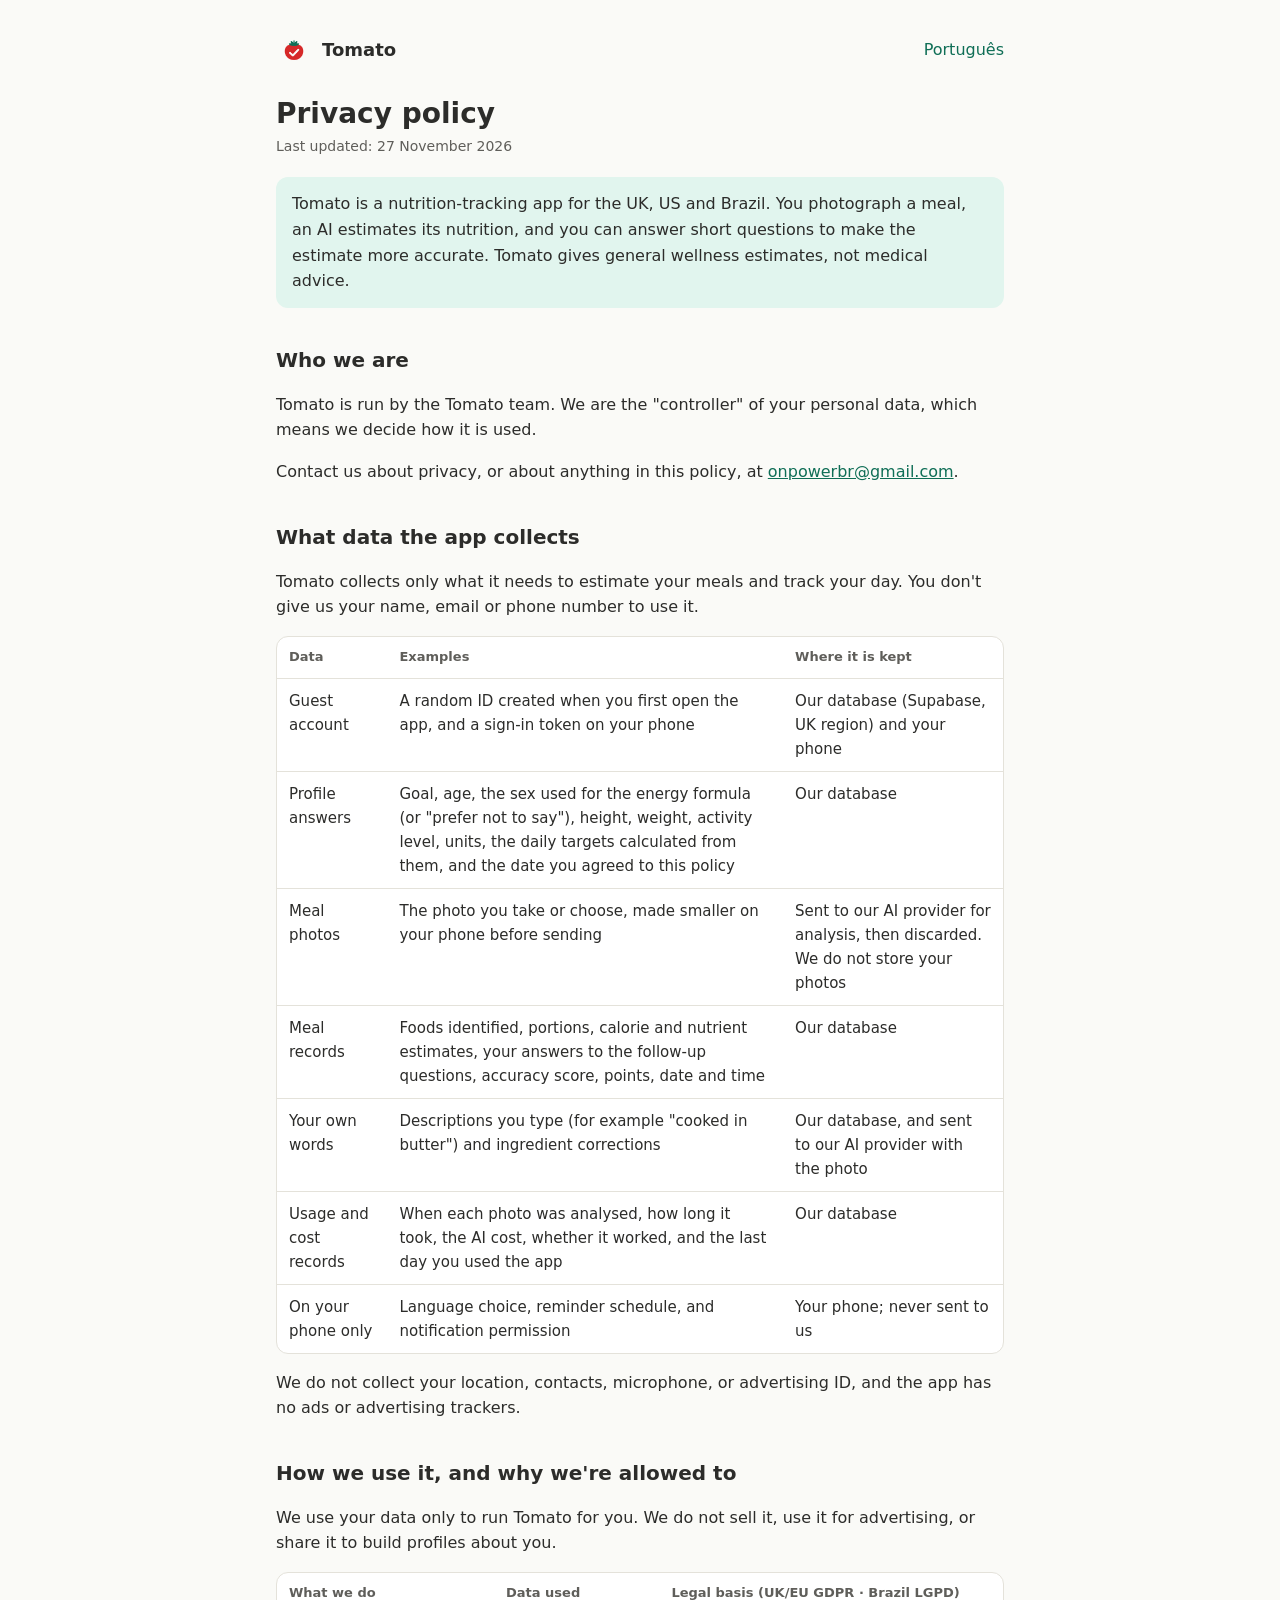
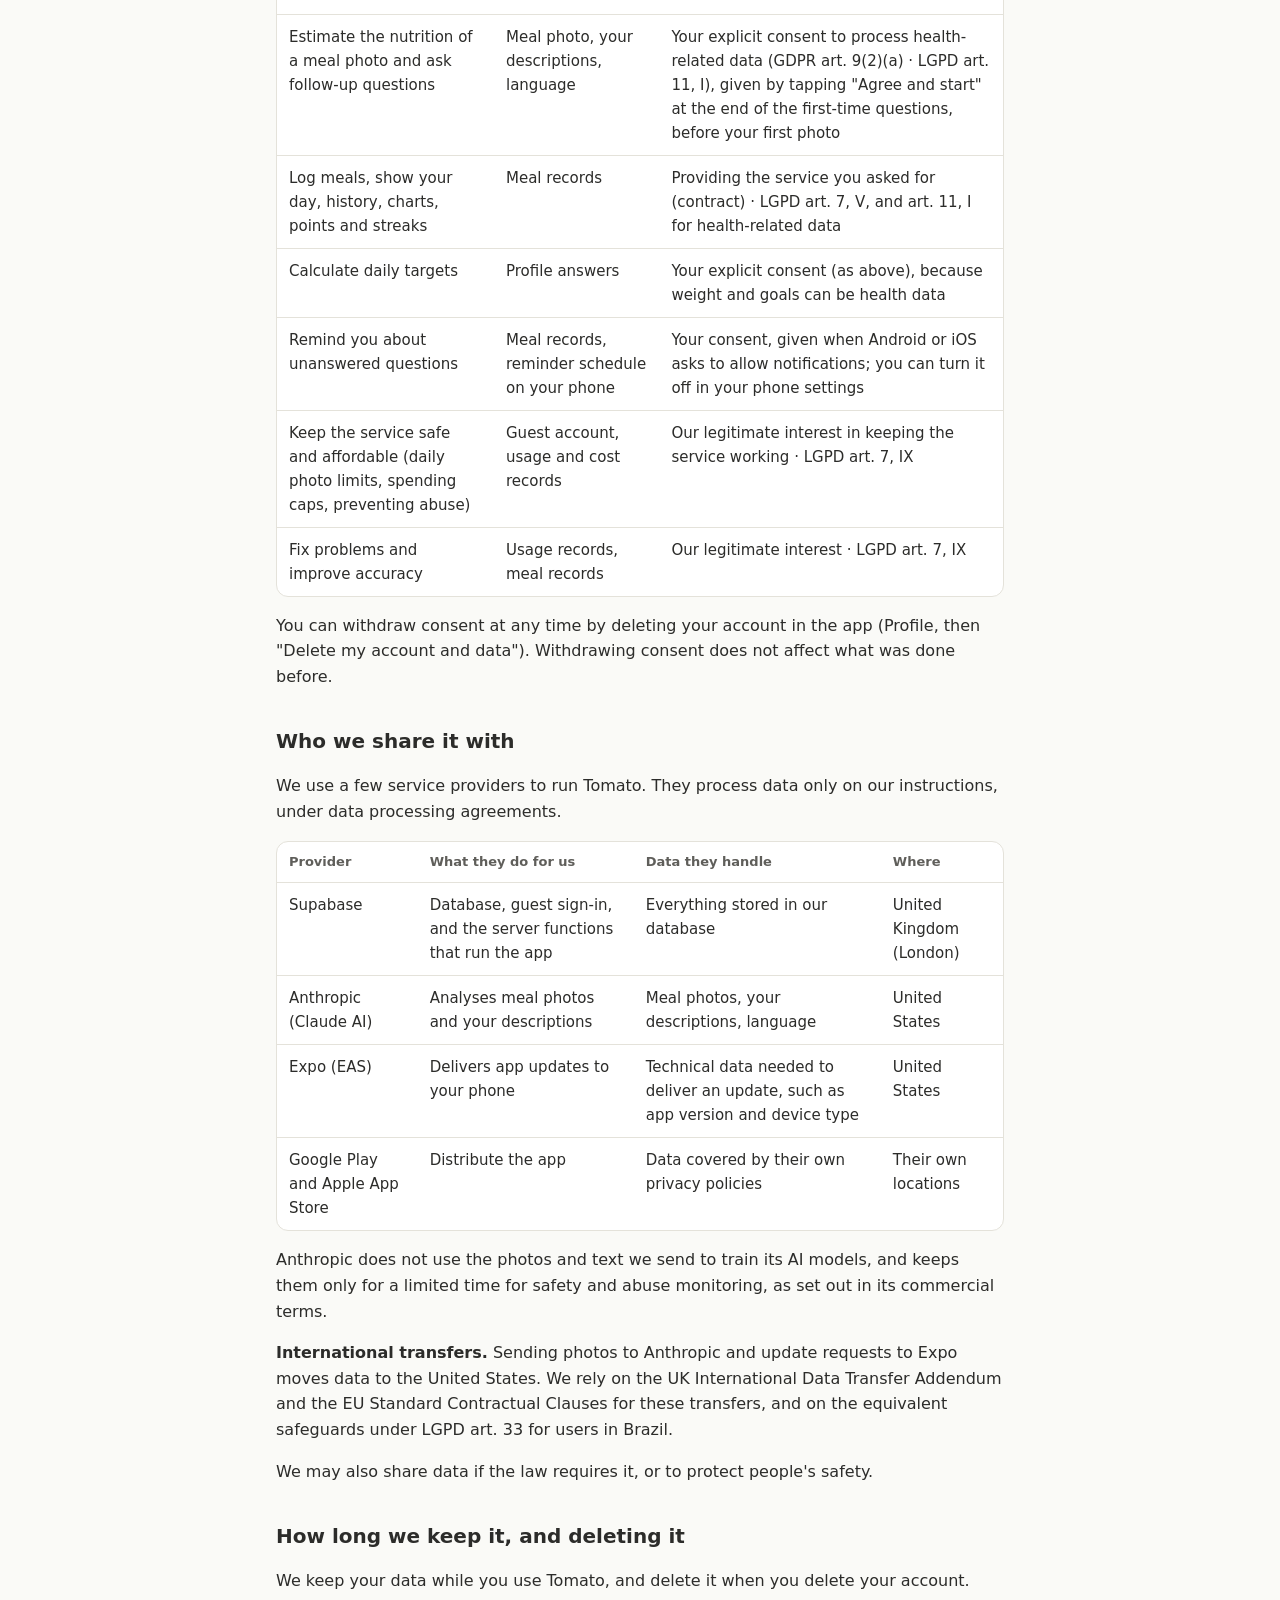
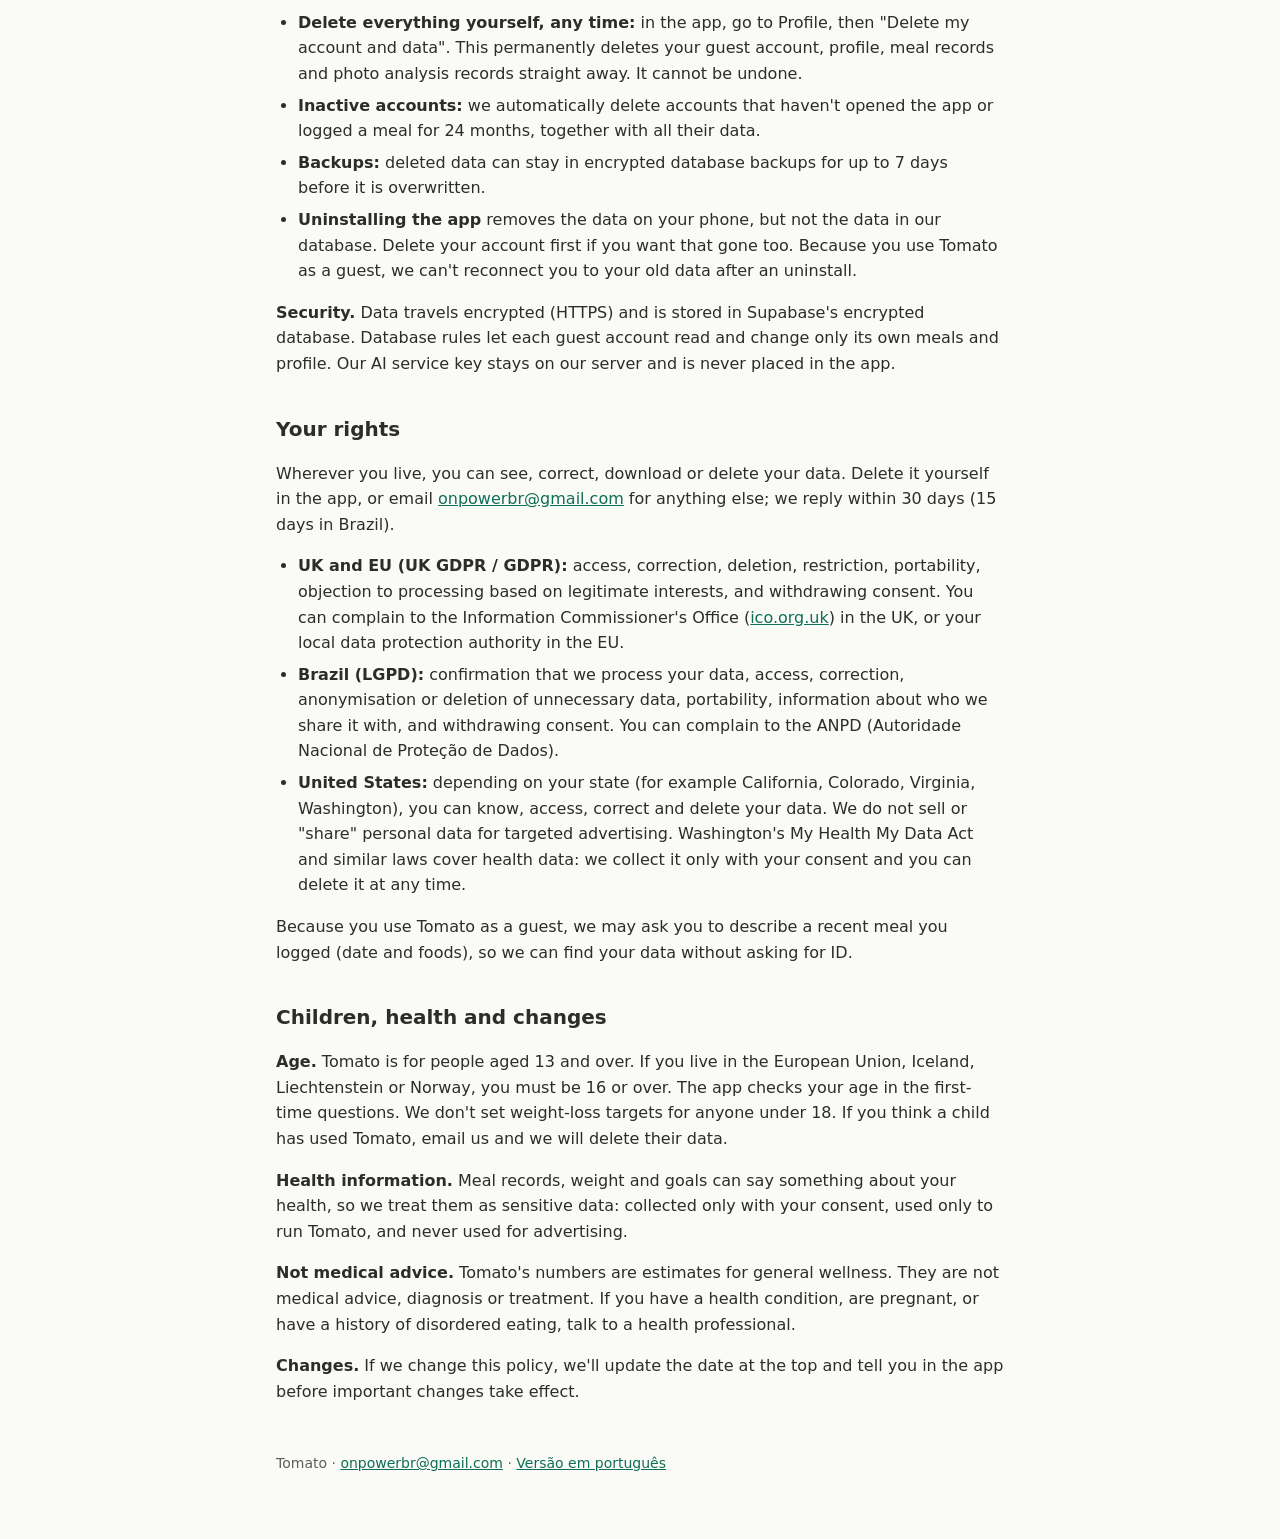
==== index.html @ 161c78fc "Publish the Tomato privacy policy (English and Brazilian Portuguese)" ====
<!doctype html>
<html lang="en">
<head>
<meta charset="utf-8">
<meta name="viewport" content="width=device-width, initial-scale=1">
<title>Tomato</title>
<meta http-equiv="refresh" content="0; url=privacy/">
<link rel="canonical" href="privacy/">
</head>
<body><p><a href="privacy/">Tomato privacy policy</a></p></body>
</html>
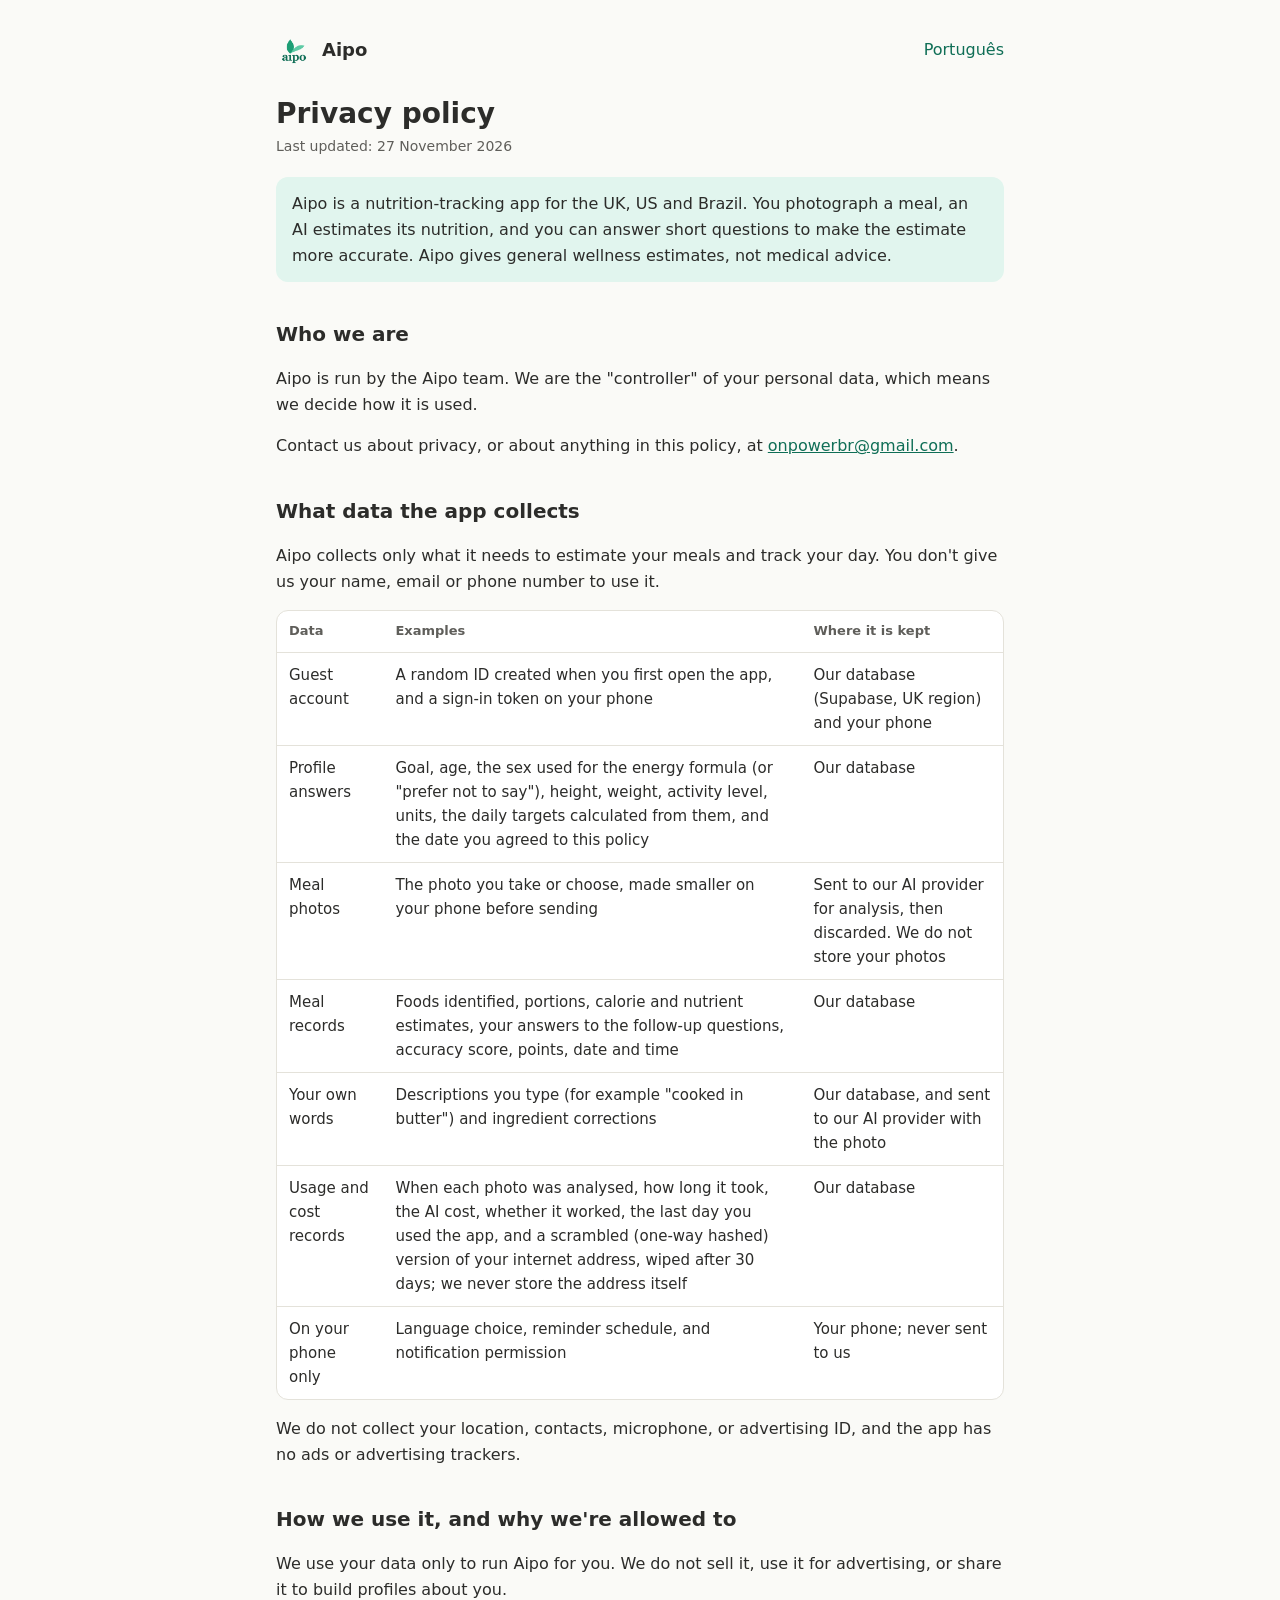
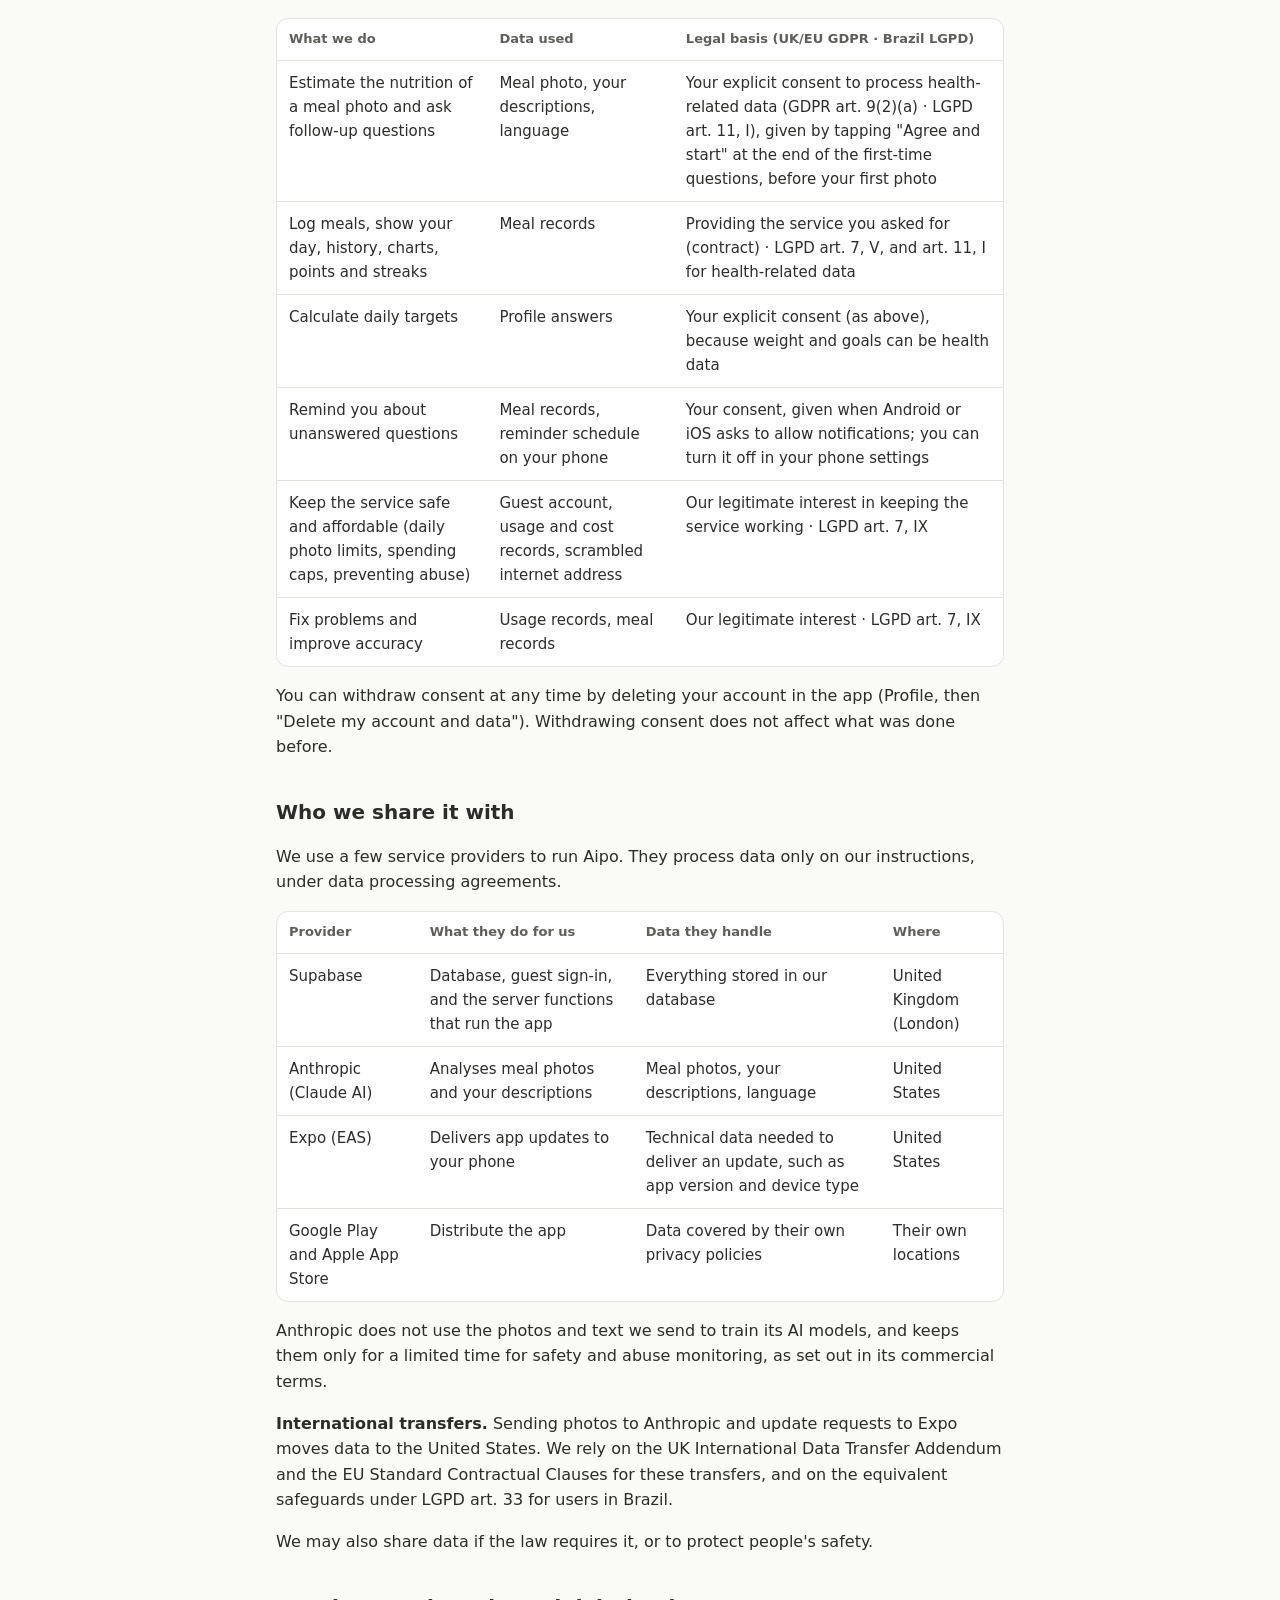
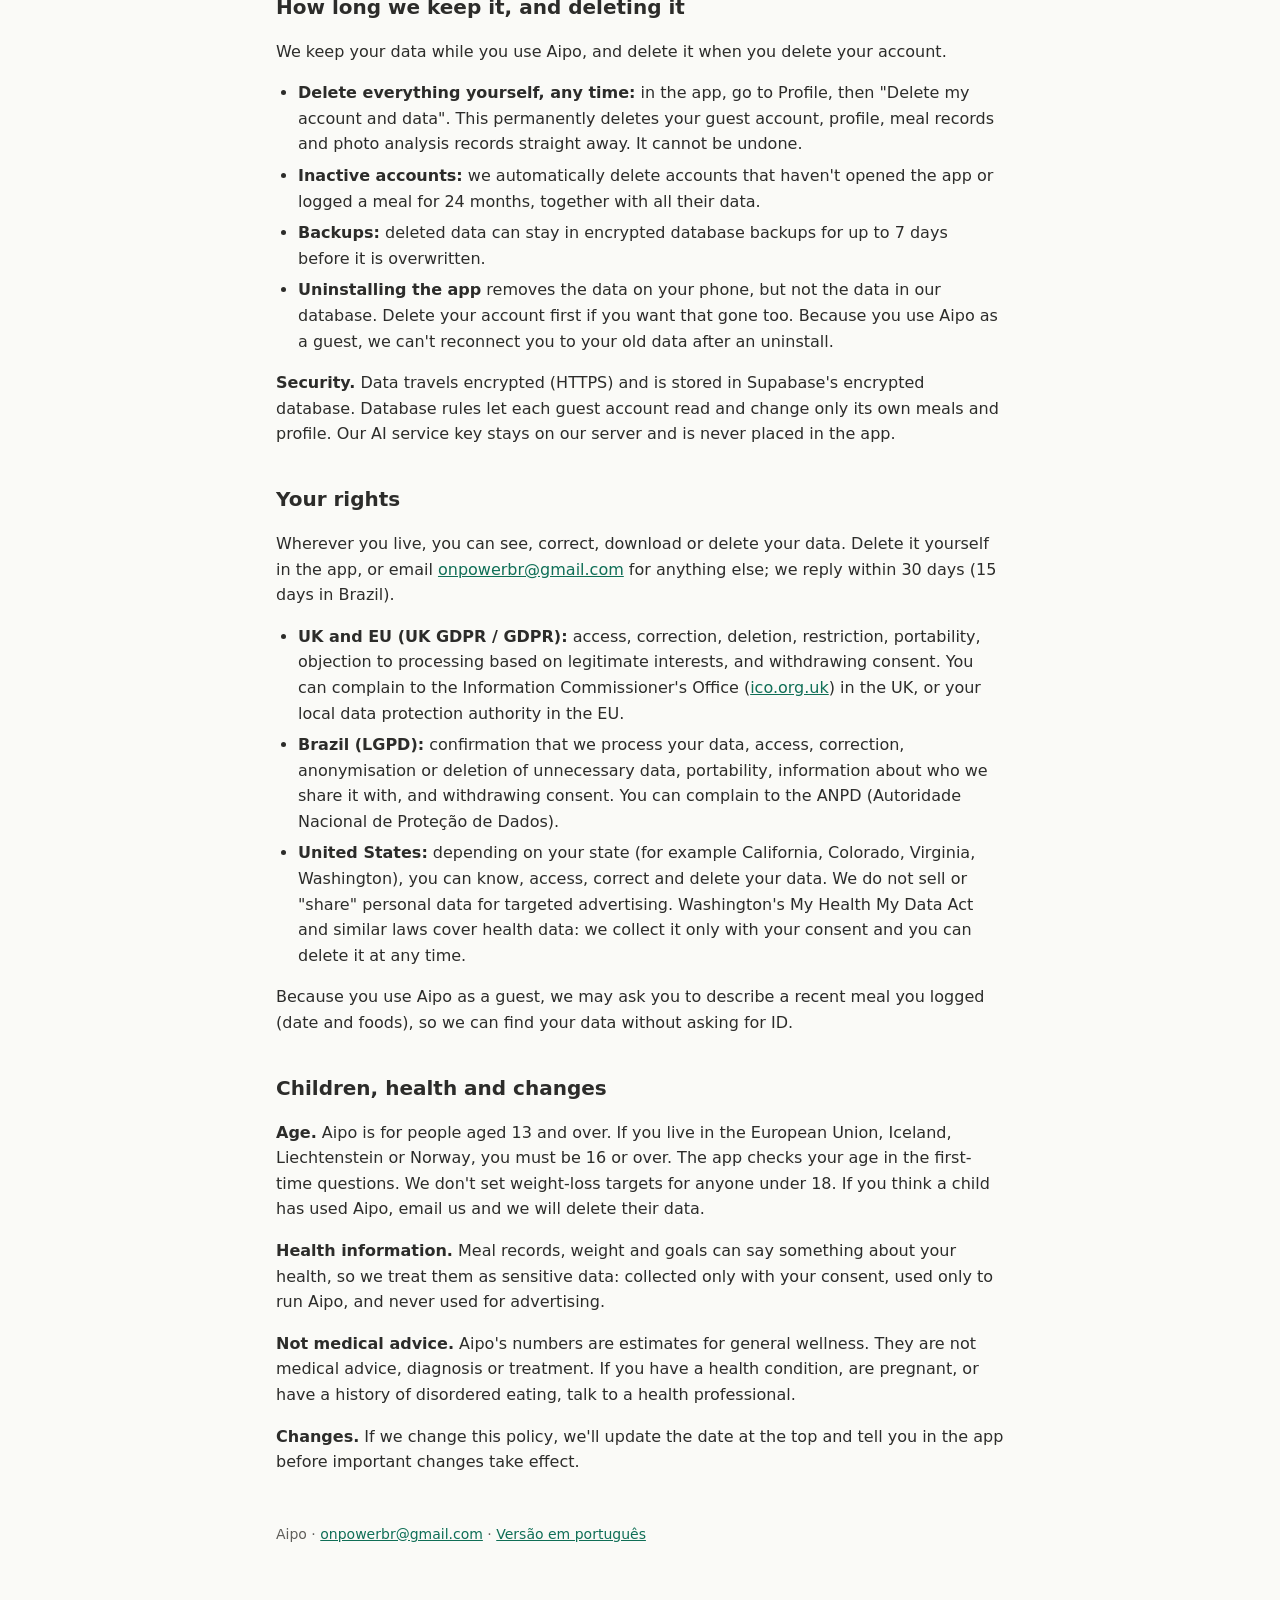
==== commit 32857d76: "Rename to Aipo: name, team, icon and address" ====
--- a/index.html
+++ b/index.html
@@ -3,9 +3,9 @@
 <head>
 <meta charset="utf-8">
 <meta name="viewport" content="width=device-width, initial-scale=1">
-<title>Tomato</title>
+<title>Aipo</title>
 <meta http-equiv="refresh" content="0; url=privacy/">
 <link rel="canonical" href="privacy/">
 </head>
-<body><p><a href="privacy/">Tomato privacy policy</a></p></body>
+<body><p><a href="privacy/">Aipo privacy policy</a></p></body>
 </html>
